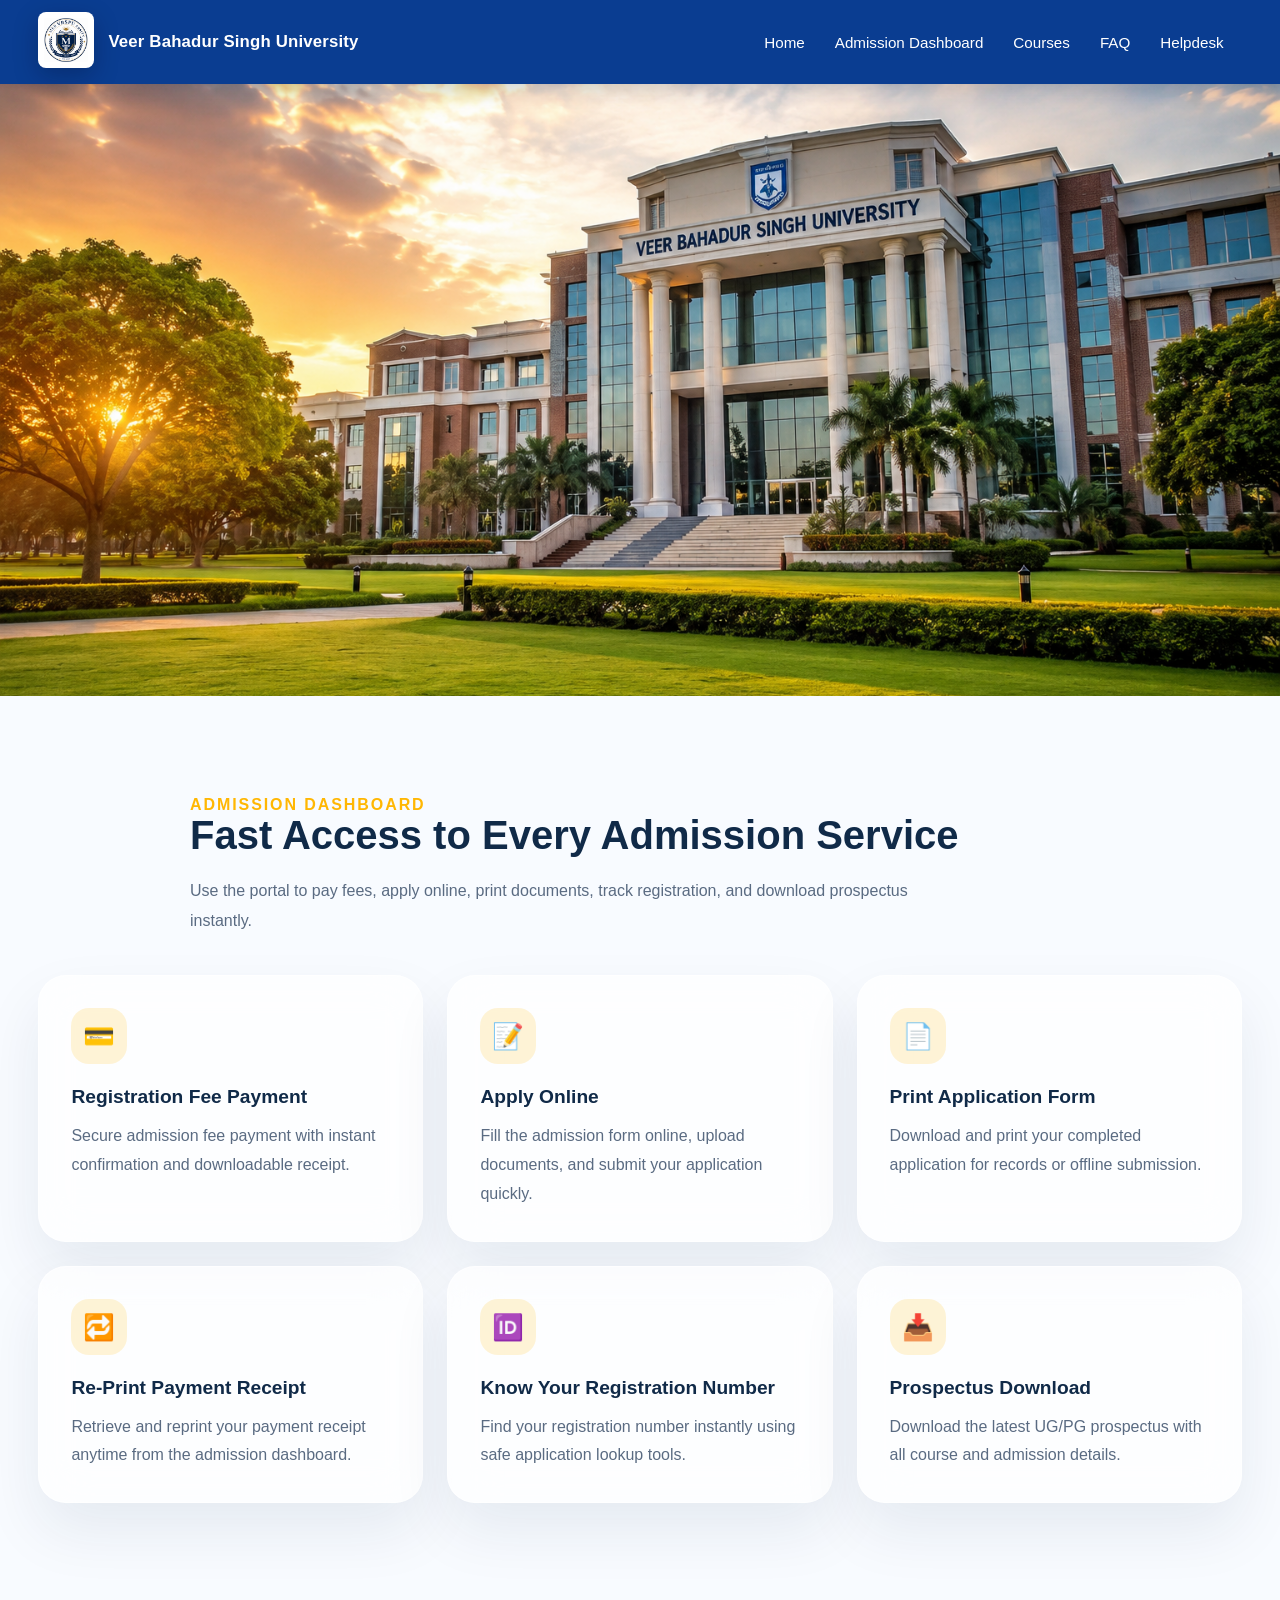
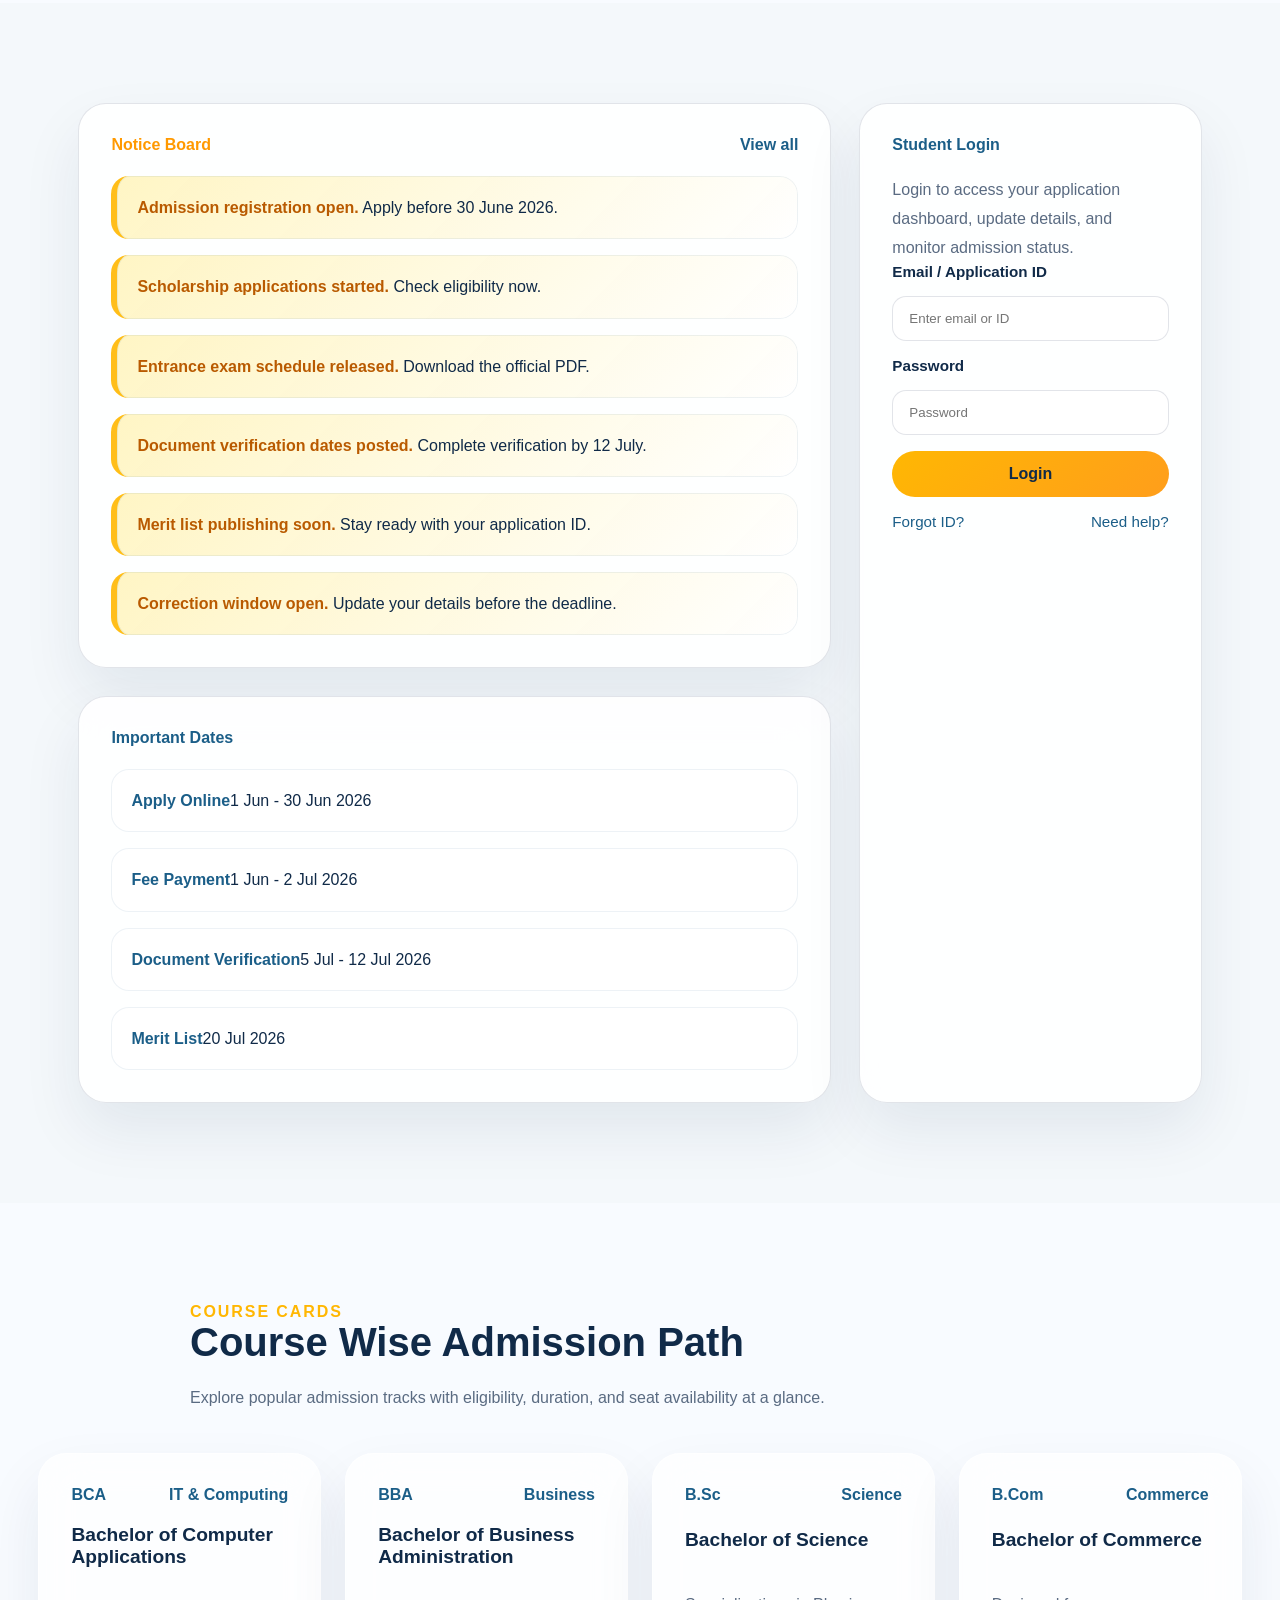
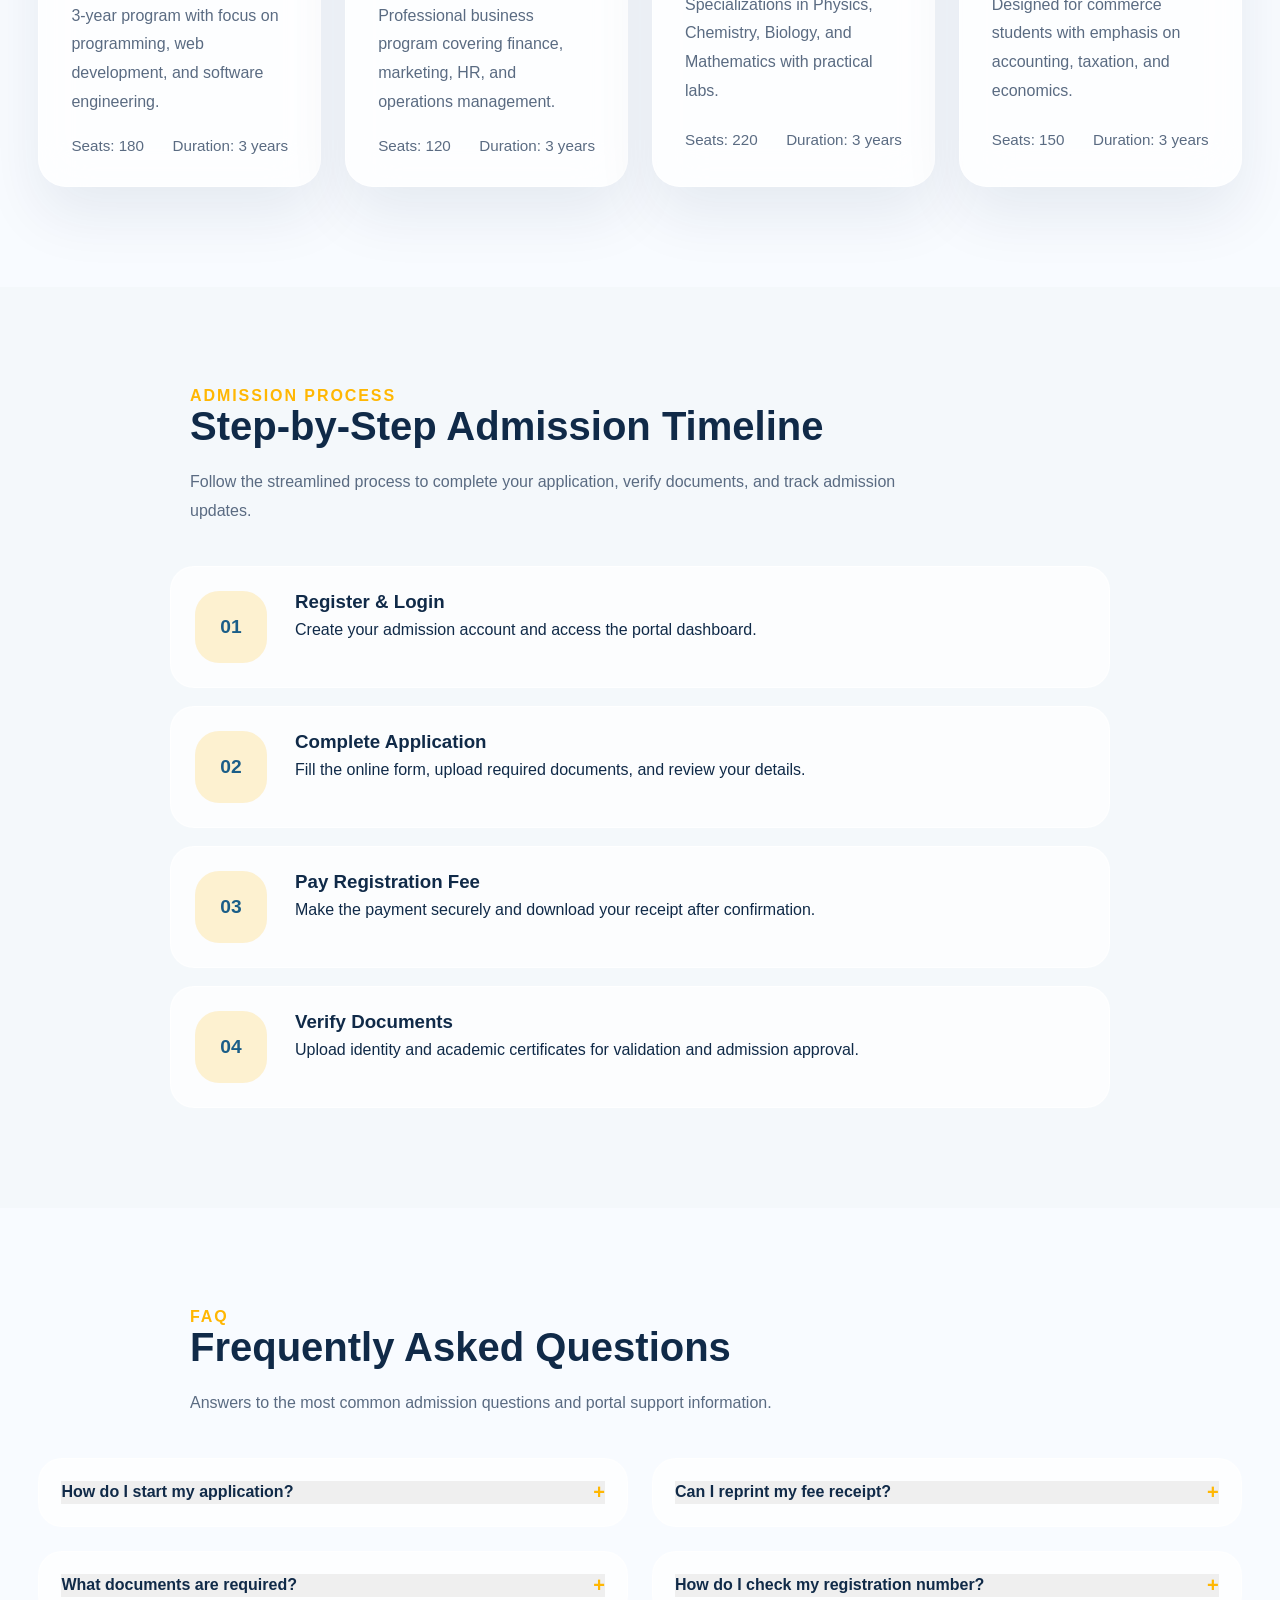
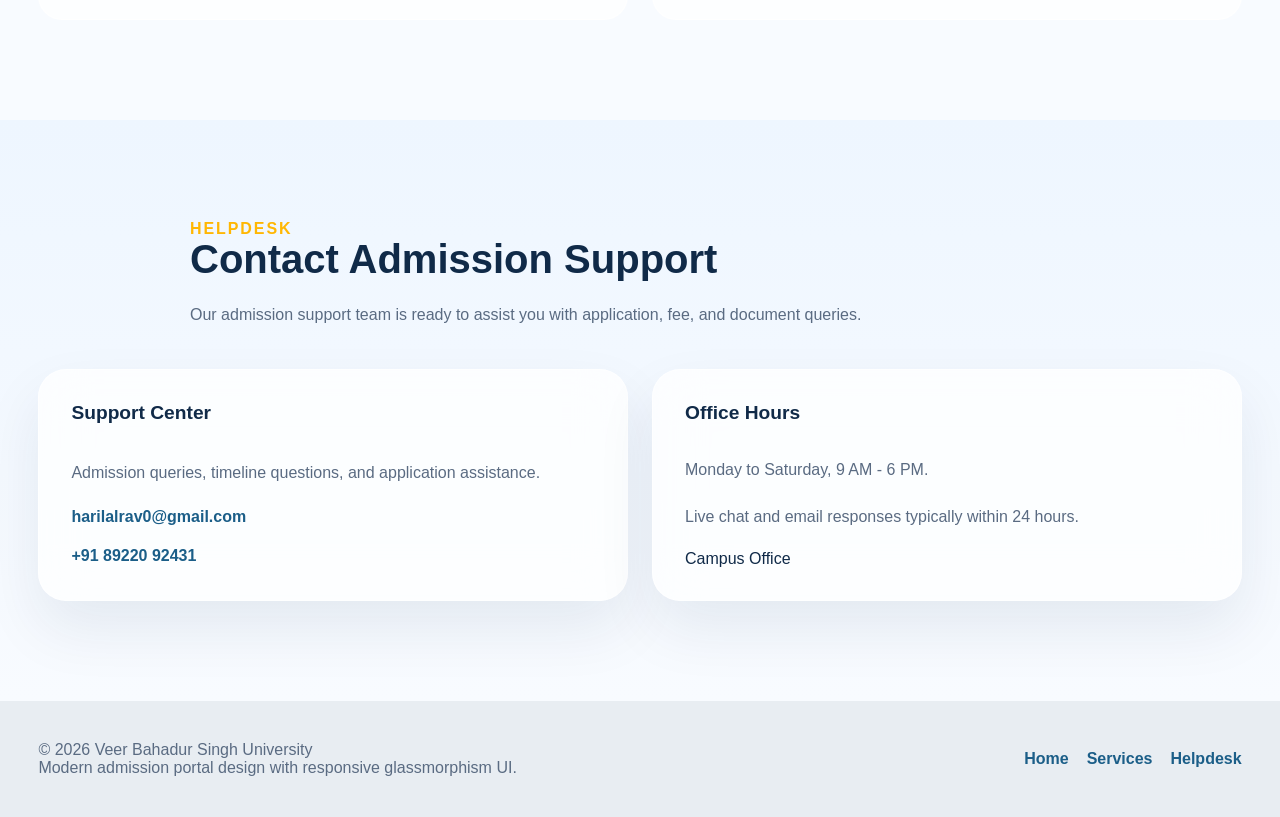
==== index.html @ 4aaf0900 "rename to index" ====
<!DOCTYPE html>
<html lang="en">
<head>
  <meta charset="UTF-8">
  <meta name="viewport" content="width=device-width, initial-scale=1.0">
  <title>VBSPU Admission Portal</title>
  <link rel="stylesheet" href="style.css">
</head>
<body>
  <header class="topbar">
    <div class="header-left">
      <a href="harilal.html" aria-label="Go to home page">
        <img src="LOGO.png" alt="VBSPU New Logo" class="college-logo">
      </a>
      <div class="college-name">Veer Bahadur Singh University</div>
    </div>
    <nav class="main-nav">
      <a href="harilal.html">Home</a>
      <a href="harilal.html#admission-dashboard">Admission Dashboard</a>
      <a href="harilal.html#courses">Courses</a>
      <a href="harilal.html#faq">FAQ</a>
      <a href="harilal.html#helpdesk">Helpdesk</a>
    </nav>
  </header>

  <main>
    <section id="home" class="hero"></section>

    <section id="admission-dashboard" class="section section-light">
      <div class="section-header">
        <div>
          <span class="section-tag">Admission Dashboard</span>
          <h2>Fast Access to Every Admission Service</h2>
        </div>
        <p>Use the portal to pay fees, apply online, print documents, track registration, and download prospectus instantly.</p>
      </div>
      <div class="service-grid">
        <article class="service-card">
          <div class="service-icon">💳</div>
          <h3>Registration Fee Payment</h3>
          <p>Secure admission fee payment with instant confirmation and downloadable receipt.</p>
        </article>
        <article class="service-card">
          <div class="service-icon">📝</div>
          <h3>Apply Online</h3>
          <p>Fill the admission form online, upload documents, and submit your application quickly.</p>
        </article>
        <article class="service-card">
          <div class="service-icon">📄</div>
          <h3>Print Application Form</h3>
          <p>Download and print your completed application for records or offline submission.</p>
        </article>
        <article class="service-card">
          <div class="service-icon">🔁</div>
          <h3>Re-Print Payment Receipt</h3>
          <p>Retrieve and reprint your payment receipt anytime from the admission dashboard.</p>
        </article>
        <article class="service-card">
          <div class="service-icon">🆔</div>
          <h3>Know Your Registration Number</h3>
          <p>Find your registration number instantly using safe application lookup tools.</p>
        </article>
        <article class="service-card">
          <div class="service-icon">📥</div>
          <h3>Prospectus Download</h3>
          <p>Download the latest UG/PG prospectus with all course and admission details.</p>
        </article>
      </div>
    </section>

    <section id="admission-dashboard" class="section dashboard-grid">
      <div class="dashboard-left">
        <div class="glass-card notice-board">
          <div class="card-header">
            <span>Notice Board</span>
            <a href="#helpdesk">View all</a>
          </div>
          <ul>
            <li><strong>Admission registration open.</strong> Apply before 30 June 2026.</li>
            <li><strong>Scholarship applications started.</strong> Check eligibility now.</li>
            <li><strong>Entrance exam schedule released.</strong> Download the official PDF.</li>
            <li><strong>Document verification dates posted.</strong> Complete verification by 12 July.</li>
            <li><strong>Merit list publishing soon.</strong> Stay ready with your application ID.</li>
            <li><strong>Correction window open.</strong> Update your details before the deadline.</li>
          </ul>
        </div>

        <div class="glass-card date-panel">
          <div class="card-header"><span>Important Dates</span></div>
          <div class="date-list">
            <div><strong>Apply Online</strong><span>1 Jun - 30 Jun 2026</span></div>
            <div><strong>Fee Payment</strong><span>1 Jun - 2 Jul 2026</span></div>
            <div><strong>Document Verification</strong><span>5 Jul - 12 Jul 2026</span></div>
            <div><strong>Merit List</strong><span>20 Jul 2026</span></div>
          </div>
        </div>
      </div>
      <aside class="glass-card login-panel">
        <div class="card-header"><span>Student Login</span></div>
        <p>Login to access your application dashboard, update details, and monitor admission status.</p>
        <form class="login-form">
          <label>Email / Application ID</label>
          <input type="text" placeholder="Enter email or ID">
          <label>Password</label>
          <input type="password" placeholder="Password">
          <button class="btn btn-primary" type="button">Login</button>
          <div class="login-meta">
            <a href="#helpdesk">Forgot ID?</a>
            <a href="#helpdesk">Need help?</a>
          </div>
        </form>
      </aside>
    </section>

    <section id="courses" class="section section-light">
      <div class="section-header">
        <div>
          <span class="section-tag">Course Cards</span>
          <h2>Course Wise Admission Path</h2>
        </div>
        <p>Explore popular admission tracks with eligibility, duration, and seat availability at a glance.</p>
      </div>
      <div class="course-grid">
        <article class="course-card">
          <div class="course-top"><span>BCA</span><span>IT & Computing</span></div>
          <h3>Bachelor of Computer Applications</h3>
          <p>3-year program with focus on programming, web development, and software engineering.</p>
          <div class="course-footer"><span>Seats: 180</span><span>Duration: 3 years</span></div>
        </article>
        <article class="course-card">
          <div class="course-top"><span>BBA</span><span>Business</span></div>
          <h3>Bachelor of Business Administration</h3>
          <p>Professional business program covering finance, marketing, HR, and operations management.</p>
          <div class="course-footer"><span>Seats: 120</span><span>Duration: 3 years</span></div>
        </article>
        <article class="course-card">
          <div class="course-top"><span>B.Sc</span><span>Science</span></div>
          <h3>Bachelor of Science</h3>
          <p>Specializations in Physics, Chemistry, Biology, and Mathematics with practical labs.</p>
          <div class="course-footer"><span>Seats: 220</span><span>Duration: 3 years</span></div>
        </article>
        <article class="course-card">
          <div class="course-top"><span>B.Com</span><span>Commerce</span></div>
          <h3>Bachelor of Commerce</h3>
          <p>Designed for commerce students with emphasis on accounting, taxation, and economics.</p>
          <div class="course-footer"><span>Seats: 150</span><span>Duration: 3 years</span></div>
        </article>
      </div>
    </section>

    <section class="section timeline-section">
      <div class="section-header">
        <div>
          <span class="section-tag">Admission Process</span>
          <h2>Step-by-Step Admission Timeline</h2>
        </div>
        <p>Follow the streamlined process to complete your application, verify documents, and track admission updates.</p>
      </div>
      <div class="timeline">
        <div class="timeline-item">
          <span class="timeline-step">01</span>
          <div>
            <h3>Register & Login</h3>
            <p>Create your admission account and access the portal dashboard.</p>
          </div>
        </div>
        <div class="timeline-item">
          <span class="timeline-step">02</span>
          <div>
            <h3>Complete Application</h3>
            <p>Fill the online form, upload required documents, and review your details.</p>
          </div>
        </div>
        <div class="timeline-item">
          <span class="timeline-step">03</span>
          <div>
            <h3>Pay Registration Fee</h3>
            <p>Make the payment securely and download your receipt after confirmation.</p>
          </div>
        </div>
        <div class="timeline-item">
          <span class="timeline-step">04</span>
          <div>
            <h3>Verify Documents</h3>
            <p>Upload identity and academic certificates for validation and admission approval.</p>
          </div>
        </div>
      </div>
    </section>

    <section id="faq" class="section section-light faq-section">
      <div class="section-header">
        <div>
          <span class="section-tag">FAQ</span>
          <h2>Frequently Asked Questions</h2>
        </div>
        <p>Answers to the most common admission questions and portal support information.</p>
      </div>
      <div class="faq-grid">
        <article class="faq-item">
          <button type="button">How do I start my application?</button>
          <div class="faq-answer">Click the Apply Online service and complete the admission form with your details and documents.</div>
        </article>
        <article class="faq-item">
          <button type="button">Can I reprint my fee receipt?</button>
          <div class="faq-answer">Yes. Use the Re-Print Payment Receipt card to download your receipt anytime.</div>
        </article>
        <article class="faq-item">
          <button type="button">What documents are required?</button>
          <div class="faq-answer">You need mark sheets, identity proof, passport photo, and any reservation certificates if applicable.</div>
        </article>
        <article class="faq-item">
          <button type="button">How do I check my registration number?</button>
          <div class="faq-answer">Use the Know Your Registration Number tool on the dashboard with your application details.</div>
        </article>
      </div>
    </section>

    <section id="helpdesk" class="section contact-section">
      <div class="section-header">
        <div>
          <span class="section-tag">Helpdesk</span>
          <h2>Contact Admission Support</h2>
        </div>
        <p>Our admission support team is ready to assist you with application, fee, and document queries.</p>
      </div>
      <div class="contact-grid">
        <article class="contact-card">
          <h3>Support Center</h3>
          <p>Admission queries, timeline questions, and application assistance.</p>
          <a href="mailto:harilalrav0@gmail.com">harilalrav0@gmail.com</a>
          <a href="tel:+918922092431">+91 89220 92431</a>
        </article>
        <article class="contact-card">
          <h3>Office Hours</h3>
          <p>Monday to Saturday, 9 AM - 6 PM.</p>
          <p>Live chat and email responses typically within 24 hours.</p>
          <span>Campus Office</span>
        </article>
      </div>
    </section>
  </main>

  <footer class="site-footer">
    <div>
      <p>© 2026 Veer Bahadur Singh University</p>
      <p>Modern admission portal design with responsive glassmorphism UI.</p>
    </div>
    <div class="footer-links">
      <a href="#home">Home</a>
      <a href="#services">Services</a>
      <a href="#helpdesk">Helpdesk</a>
    </div>
  </footer>

  <script>
    document.addEventListener('DOMContentLoaded', function () {
      const counters = document.querySelectorAll('.counter');
      counters.forEach(counter => {
        const target = +counter.dataset.target;
        let current = 0;
        const step = Math.max(1, Math.round(target / 120));
        const update = () => {
          current += step;
          if (current >= target) {
            counter.textContent = target.toLocaleString();
          } else {
            counter.textContent = current.toLocaleString();
            requestAnimationFrame(update);
          }
        };
        update();
      });

      const faqButtons = document.querySelectorAll('.faq-item button');
      faqButtons.forEach(button => {
        button.addEventListener('click', () => {
          const item = button.closest('.faq-item');
          item.classList.toggle('open');
        });
      });

      // Highlight nav tabs and set active class based on hash or page
      const navLinks = document.querySelectorAll('.main-nav a');
      function updateNavActive() {
        const hash = location.hash || '#home';
        const page = location.pathname.split('/').pop() || 'harilal.html';
        navLinks.forEach(a => {
          const href = a.getAttribute('href') || '';
          const isHashMatch = href === hash;
          const isPageMatch = href === page || href === ('./' + page) || href === ('/' + page);
          a.classList.toggle('active', isHashMatch || isPageMatch);
        });
      }
      navLinks.forEach(a => {
        a.addEventListener('click', () => {
          setTimeout(updateNavActive, 40);
        });
      });
      window.addEventListener('hashchange', updateNavActive);
      updateNavActive();
    });
  </script>
</body>
</html>
---- style.css ----
* {
  margin: 0;
  padding: 0;
  box-sizing: border-box;
  font-family: "Inter", "Segoe UI", Tahoma, Geneva, Verdana, sans-serif;
}

:root {
  --bg: #e7eef7;
  --surface: rgba(255,255,255,0.72);
  --surface-strong: rgba(255,255,255,0.92);
  --text: #102a48;
  --muted: #5a6b82;
  --primary: #1b5e88;
  --accent: #ffb703;
}

html {
  scroll-behavior: smooth;
}

body {
  min-height: 100vh;
  background: radial-gradient(circle at top left, rgba(255,183,3,0.16), transparent 28%),
              radial-gradient(circle at top right, rgba(27,94,136,0.14), transparent 24%),
              #f4f8fb;
  color: var(--text);
}

a {
  color: inherit;
  text-decoration: none;
}

button {
  border: none;
  font: inherit;
}

.topbar {
  position: sticky;
  top: 0;
  z-index: 1000;
  display: flex;
  align-items: center;
  justify-content: space-between;
  padding: 12px clamp(16px, 3vw, 48px);
  background: #0A3D91; /* Dark Blue per spec */
  color: #ffffff;
  box-shadow: 0 6px 18px rgba(10,28,64,0.18);
}


.header-left {
  display: flex;
  align-items: center;
  gap: 14px;
}

.college-logo {
  width: 56px;
  height: 56px;
  object-fit: contain;
  border-radius: 8px;
  box-shadow: 0 8px 24px rgba(4,12,36,0.28);
  background: #fff;
  padding: 6px;
}

.college-name {
  font-size: 1.05rem;
  font-weight: 800;
  color: #ffffff;
  letter-spacing: 0.01em;
}

.main-nav {
  display: flex;
  gap: 18px;
  flex-wrap: wrap;
  align-items: center;
  margin: 0 12px;
}

.main-nav a {
  color: #ffffff; /* white navigation */
  font-size: 0.95rem;
  padding: 8px 6px;
  transition: color 0.22s ease, transform 0.18s ease;
  position: relative;
  overflow: hidden;
  z-index: 0;
  border-radius: 6px;
}

.main-nav a::after {
  content: "";
  position: absolute;
  left: 0;
  right: 0;
  top: 0;
  bottom: 0;
  background: linear-gradient(180deg, var(--accent) 0%, #ffb703 100%);
  transform: scaleY(0);
  transform-origin: bottom;
  transition: transform 260ms cubic-bezier(.2,.9,.3,1);
  z-index: -1;
}

.main-nav a:hover::after,
.main-nav a:focus::after,
.main-nav a.active::after {
  transform: scaleY(1);
}

.main-nav a:hover,
.main-nav a:focus,
.main-nav a.active {
  color: #102a48;
  transform: translateY(-2px);
}

.main-nav a:focus-visible {
  outline: 2px solid rgba(255,183,3,0.25);
  outline-offset: 4px;
}

.nav-button { display: none; }

main {
  overflow: hidden;
}

.hero {
  /* Responsive cropped hero like common university sites */
  height: clamp(420px, 68vh, 820px); /* flexible viewport-based height */
  max-height: 90vh;
  display: block;
  padding: 0;
  background-image: url('university-image.png');
  background-size: cover; /* crop to fill both width & height */
  background-position: center center; /* keep subject centered */
  background-repeat: no-repeat;
  background-attachment: scroll;
  color: #ffffff;
  position: relative;
  overflow: hidden; /* ensures any overflow is clipped */
}

.hero-overlay {
  min-height: 92vh;
  display: flex;
  align-items: center;
  justify-content: center;
  padding: 28px 20px;
  background: linear-gradient(180deg, rgba(0,0,0,0.28), rgba(0,0,0,0.12));
}

.hero-title {
  color: #ffffff;
  font-size: clamp(2.8rem, 6vw, 5rem);
  font-weight: 900;
  text-align: center;
  letter-spacing: -0.02em;
  text-shadow: 0 10px 30px rgba(3,9,30,0.6);
}

/* hide previous hero inner blocks if present */
.hero-panel,
.hero-actions,
.hero-notes,
.hero-stats {
  display: none !important;
}

.eyebrow {
  display: inline-flex;
  align-items: center;
  gap: 10px;
  background: rgba(255,255,255,0.12);
  color: #ffebc0;
  padding: 10px 16px;
  border-radius: 999px;
  font-size: 0.9rem;
  margin-bottom: 24px;
  backdrop-filter: blur(12px);
}

.hero h1 {
  font-size: clamp(3rem, 4.5vw, 4.8rem);
  line-height: 1.02;
  margin-bottom: 24px;
  letter-spacing: -0.04em;
}

.hero p {
  max-width: 680px;
  font-size: 1.05rem;
  line-height: 1.8;
  margin-bottom: 32px;
  color: rgba(255,255,255,0.88);
}

.hero-actions {
  display: flex;
  gap: 16px;
  flex-wrap: wrap;
  margin-bottom: 32px;
}

.btn {
  display: inline-flex;
  align-items: center;
  justify-content: center;
  border-radius: 999px;
  font-weight: 700;
  transition: transform 0.25s ease, box-shadow 0.25s ease;
}

.btn-primary {
  background: linear-gradient(135deg, #ffb703 0%, #ff9e1b 100%);
  color: #102a48;
  padding: 14px 28px;
}

.btn-secondary {
  background: rgba(255,255,255,0.18);
  color: #fff;
  padding: 14px 28px;
  border: 1px solid rgba(255,255,255,0.22);
  backdrop-filter: blur(18px);
}

.btn:hover {
  transform: translateY(-2px);
}

.hero-notes {
  display: grid;
  gap: 16px;
}

.hero-notes div {
  display: grid;
  gap: 8px;
  padding: 18px 20px;
  background: rgba(255,255,255,0.1);
  border: 1px solid rgba(255,255,255,0.12);
  border-radius: 18px;
}

.hero-notes strong {
  display: block;
  font-size: 0.98rem;
  color: #fff;
}

.hero-stats {
  display: grid;
  gap: 20px;
}

.stat-card {
  background: rgba(255,255,255,0.15);
  border: 1px solid rgba(255,255,255,0.16);
  min-height: 140px;
  border-radius: 28px;
  padding: 24px;
  display: grid;
  gap: 10px;
  color: #fff;
  backdrop-filter: blur(18px);
}

.stat-value {
  font-size: 2.8rem;
  font-weight: 800;
}

.stat-label {
  color: rgba(255,255,255,0.9);
}

.section {
  padding: 100px clamp(20px, 3vw, 60px);
}

.section-light {
  background: #f8fbff;
}

.section-header {
  max-width: 900px;
  margin: 0 auto 40px;
  display: grid;
  gap: 20px;
}

.section-tag {
  display: inline-flex;
  align-items: center;
  gap: 10px;
  color: var(--accent);
  font-weight: 700;
  text-transform: uppercase;
  letter-spacing: 0.12em;
}

.section-header h2 {
  font-size: clamp(2.5rem, 3vw, 3.4rem);
  line-height: 1.05;
}

.section-header p {
  max-width: 740px;
  color: var(--muted);
  line-height: 1.85;
}

.service-grid,
.course-grid,
.faq-grid,
.contact-grid {
  display: grid;
  gap: 24px;
}

.service-grid {
  grid-template-columns: repeat(3, minmax(0, 1fr));
}

.service-card,
.course-card,
.glass-card,
.contact-card {
  background: var(--surface);
  border: 1px solid rgba(255,255,255,0.6);
  border-radius: 28px;
  padding: 32px;
  box-shadow: 0 28px 60px rgba(16,42,72,0.08);
  backdrop-filter: blur(24px);
}

.service-card:hover,
.course-card:hover,
.contact-card:hover {
  transform: translateY(-6px);
  box-shadow: 0 34px 72px rgba(16,42,72,0.12);
}

.service-icon {
  width: 56px;
  height: 56px;
  display: grid;
  place-items: center;
  border-radius: 18px;
  background: rgba(255,183,3,0.16);
  font-size: 1.6rem;
  margin-bottom: 22px;
}

.service-card h3,
.course-card h3,
.contact-card h3 {
  font-size: 1.2rem;
  margin-bottom: 14px;
}

.service-card p,
.course-card p,
.contact-card p {
  color: var(--muted);
  line-height: 1.8;
}

.dashboard-grid {
  display: grid;
  grid-template-columns: 2.2fr 1fr;
  gap: 28px;
  max-width: 1200px;
  margin: 0 auto;
}

.dashboard-left {
  display: grid;
  gap: 28px;
}

.glass-card {
  background: rgba(255,255,255,0.9);
  border: 1px solid rgba(17,38,74,0.12);
}

.card-header {
  display: flex;
  align-items: center;
  justify-content: space-between;
  gap: 16px;
  margin-bottom: 22px;
}

.card-header span {
  font-weight: 700;
  color: var(--primary);
}

.card-header a {
  color: var(--primary);
  font-weight: 600;
}

.notice-board ul,
.date-list {
  display: grid;
  gap: 16px;
}

.notice-board li,
.date-list div {
  list-style: none;
  padding: 18px 20px;
  background: rgba(255,255,255,0.92);
  border-radius: 18px;
  color: var(--text);
  line-height: 1.7;
  box-shadow: inset 0 0 0 1px rgba(27,94,136,0.08);
}

.notice-board li {
  border-left: 6px solid rgba(255,183,3,0.9);
  background: linear-gradient(135deg, rgba(255,244,190,0.9) 0%, rgba(255,255,255,0.92) 100%);
}

.notice-board li strong {
  color: #b95a00;
}

.notice-board .card-header span {
  color: #ff9900;
}

.date-list strong {
  color: var(--primary);
}

.login-panel p {
  color: var(--muted);
  line-height: 1.8;
}

.login-form {
  display: grid;
  gap: 16px;
}

.login-form label {
  font-size: 0.95rem;
  color: var(--text);
  font-weight: 600;
}

.login-form input {
  width: 100%;
  padding: 14px 16px;
  border-radius: 14px;
  border: 1px solid rgba(17,38,74,0.12);
  background: #fff;
}

.login-form .btn-primary {
  width: 100%;
  justify-content: center;
}

.login-meta {
  display: flex;
  justify-content: space-between;
  gap: 12px;
  flex-wrap: wrap;
}

.login-meta a {
  color: var(--primary);
  font-size: 0.95rem;
}

.course-grid {
  grid-template-columns: repeat(4, minmax(0, 1fr));
}

.course-card {
  display: grid;
  gap: 20px;
}

.course-top {
  display: flex;
  justify-content: space-between;
  gap: 14px;
  font-weight: 700;
  color: var(--primary);
}

.course-footer {
  display: flex;
  justify-content: space-between;
  gap: 12px;
  font-size: 0.95rem;
  color: var(--muted);
}

.timeline-section .timeline {
  display: grid;
  gap: 18px;
  max-width: 940px;
  margin: 0 auto;
}

.timeline-item {
  display: grid;
  grid-template-columns: 80px 1fr;
  gap: 20px;
  align-items: start;
  padding: 24px;
  border-radius: 24px;
  background: var(--surface);
  border: 1px solid rgba(255,255,255,0.72);
}

.timeline-step {
  display: grid;
  place-items: center;
  width: 72px;
  height: 72px;
  border-radius: 24px;
  background: rgba(255,183,3,0.18);
  color: var(--primary);
  font-weight: 800;
  font-size: 1.2rem;
}

.timeline-item h3 {
  margin-bottom: 8px;
}

.faq-grid {
  grid-template-columns: repeat(2, minmax(0, 1fr));
}

.faq-item {
  background: var(--surface);
  border-radius: 24px;
  padding: 22px;
  border: 1px solid rgba(255,255,255,0.7);
}

.faq-item button {
  width: 100%;
  display: flex;
  justify-content: space-between;
  align-items: center;
  padding: 0;
  color: var(--text);
  font-size: 1rem;
  font-weight: 700;
  cursor: pointer;
}

.faq-item button::after {
  content: '+';
  font-size: 1.25rem;
  color: var(--accent);
  transition: transform 0.25s ease;
}

.faq-item.open button::after {
  transform: rotate(45deg);
}

.faq-answer {
  max-height: 0;
  overflow: hidden;
  transition: max-height 0.35s ease, padding 0.35s ease;
  color: var(--muted);
  line-height: 1.8;
  padding-top: 0;
}

.faq-item.open .faq-answer {
  max-height: 280px;
  padding-top: 18px;
}

.contact-section {
  background: linear-gradient(180deg, #eef6ff 0%, #f8fbff 100%);
}

.contact-grid {
  grid-template-columns: repeat(2, minmax(0, 1fr));
}

.contact-card {
  display: grid;
  gap: 18px;
}

.contact-card a {
  color: var(--primary);
  font-weight: 700;
}

.site-footer {
  padding: 40px clamp(20px, 3vw, 60px);
  display: flex;
  justify-content: space-between;
  align-items: center;
  gap: 20px;
  background: rgba(17,38,74,0.05);
  color: var(--muted);
}

.footer-links {
  display: flex;
  gap: 18px;
  flex-wrap: wrap;
}

.footer-links a {
  color: var(--primary);
  font-weight: 600;
}

@media (max-width: 1180px) {
  .hero {
    height: clamp(360px, 56vh, 620px);
  }

  .hero-stats {
    grid-template-columns: repeat(2, 1fr);
  }

  .service-grid,
  .course-grid,
  .faq-grid,
  .contact-grid {
    grid-template-columns: repeat(2, minmax(0, 1fr));
  }

  .dashboard-grid {
    grid-template-columns: 1fr;
  }
}

@media (max-width: 820px) {
  .topbar {
    flex-direction: column;
    align-items: stretch;
    gap: 16px;
  }

  .main-nav {
    justify-content: center;
    margin: 0;
  }

  .hero {
    height: clamp(300px, 44vh, 520px);
    background-position: center top; /* favor top on narrow screens */
  }

  .hero-stats,
  .service-grid,
  .course-grid,
  .faq-grid,
  .contact-grid {
    grid-template-columns: 1fr;
  }

  .section {
    padding: 70px 20px;
  }

  .site-footer {
    flex-direction: column;
    align-items: flex-start;
  }
}

@media (max-width: 560px) {
  .brand-text {
    display: none;
  }

  .hero h1 {
    font-size: 2.8rem;
  }

  .hero p {
    font-size: 1rem;
  }
}
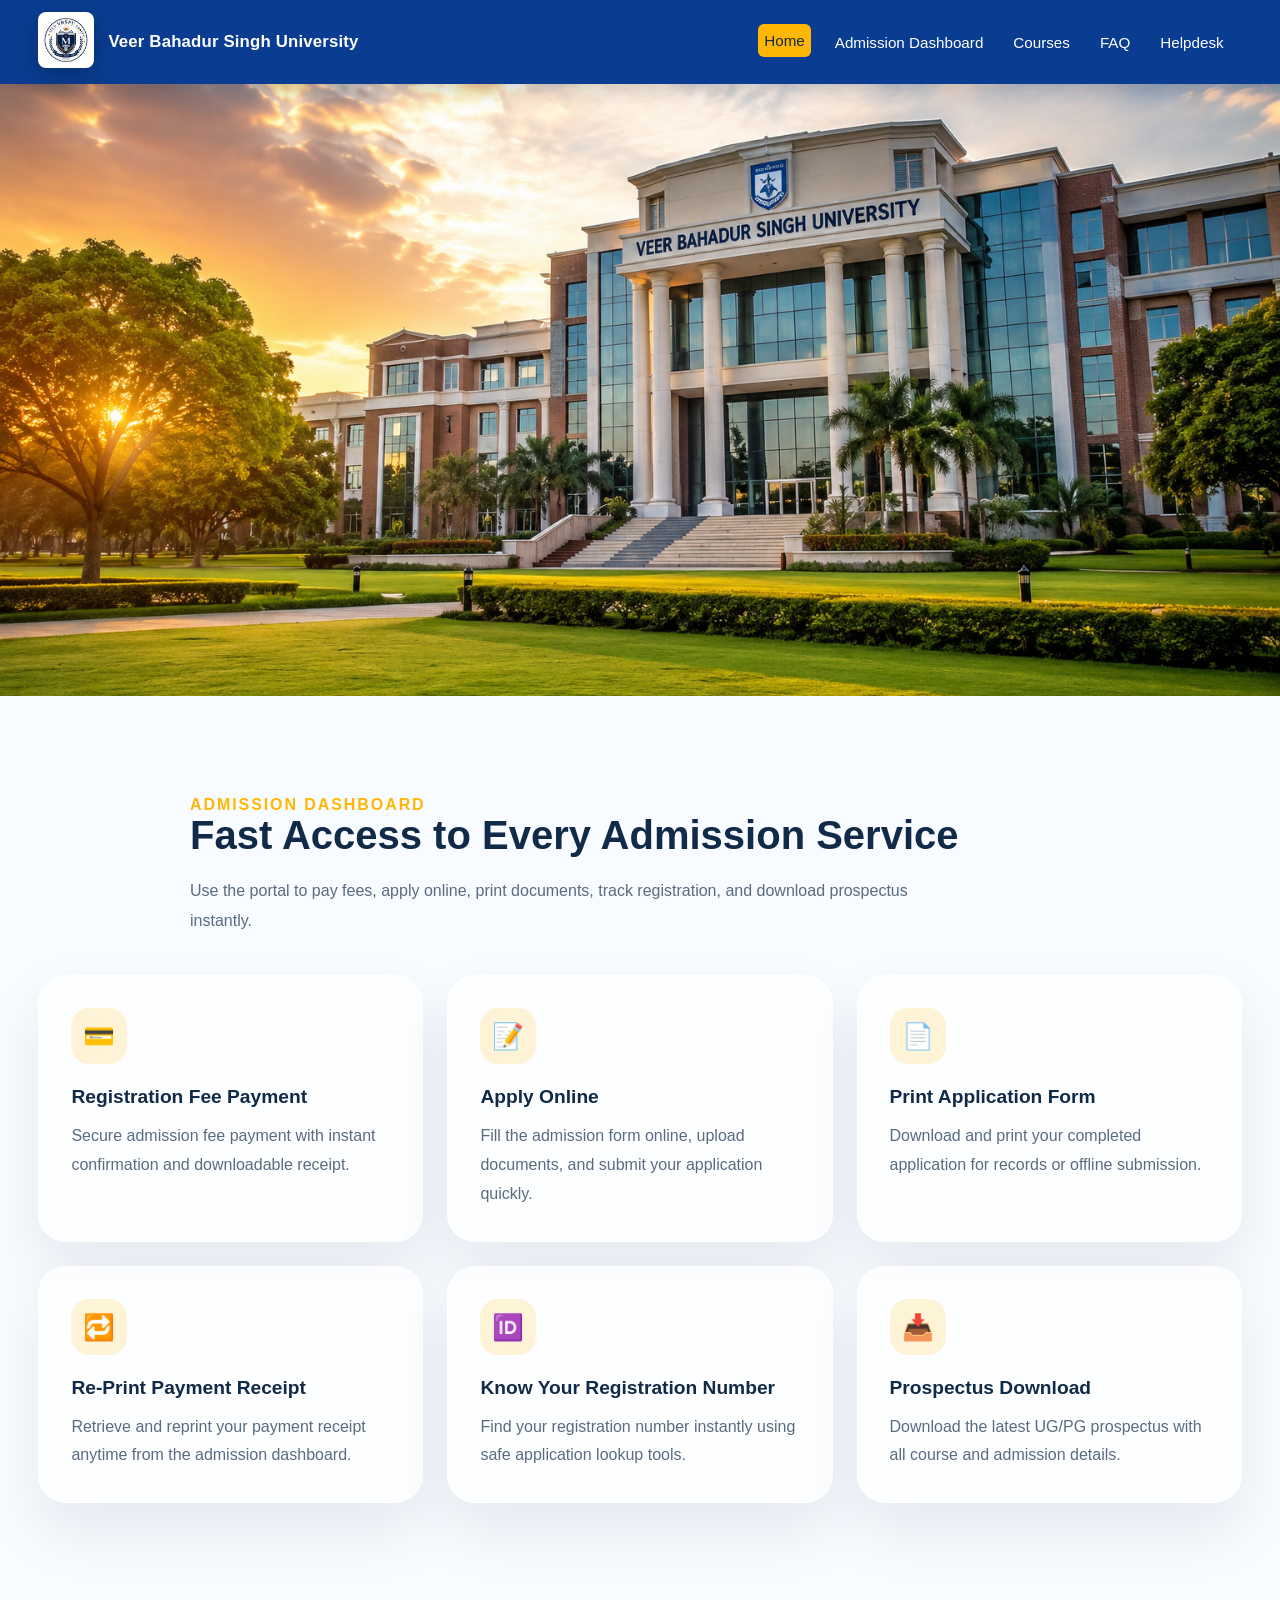
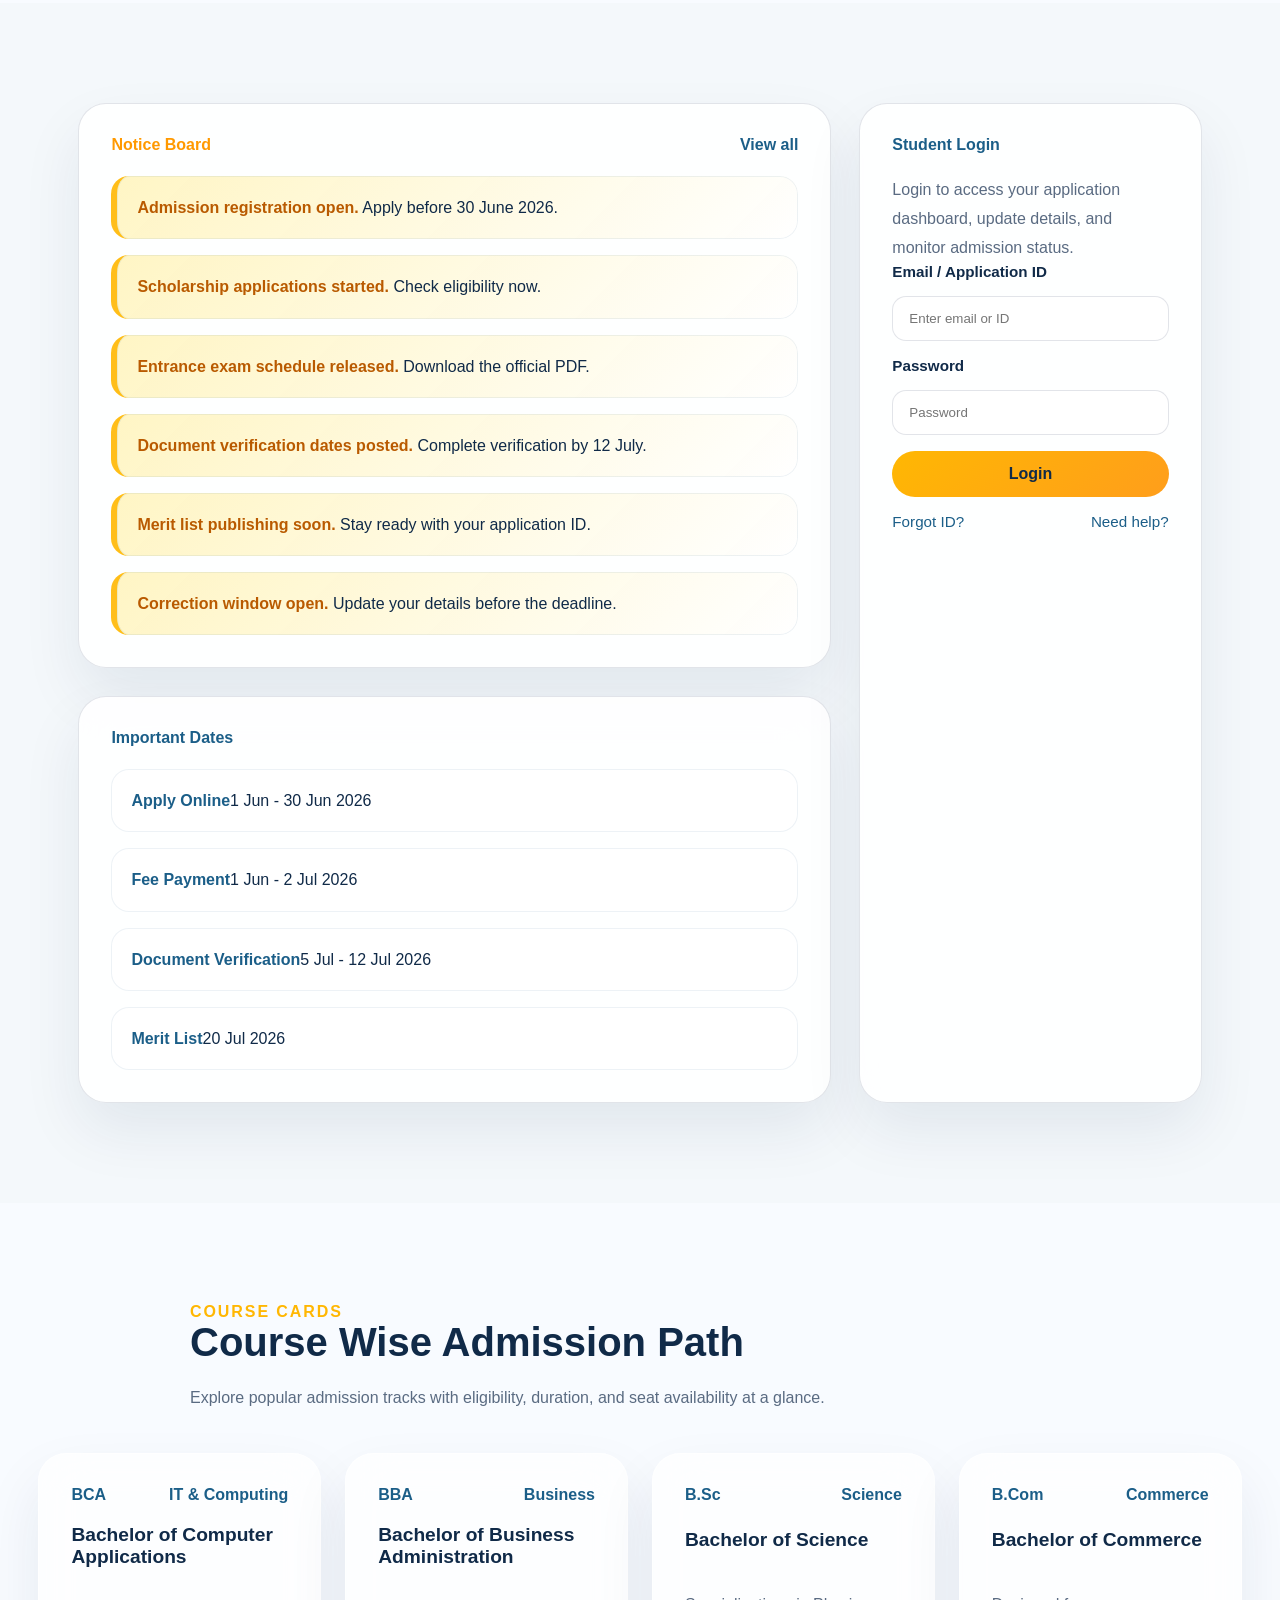
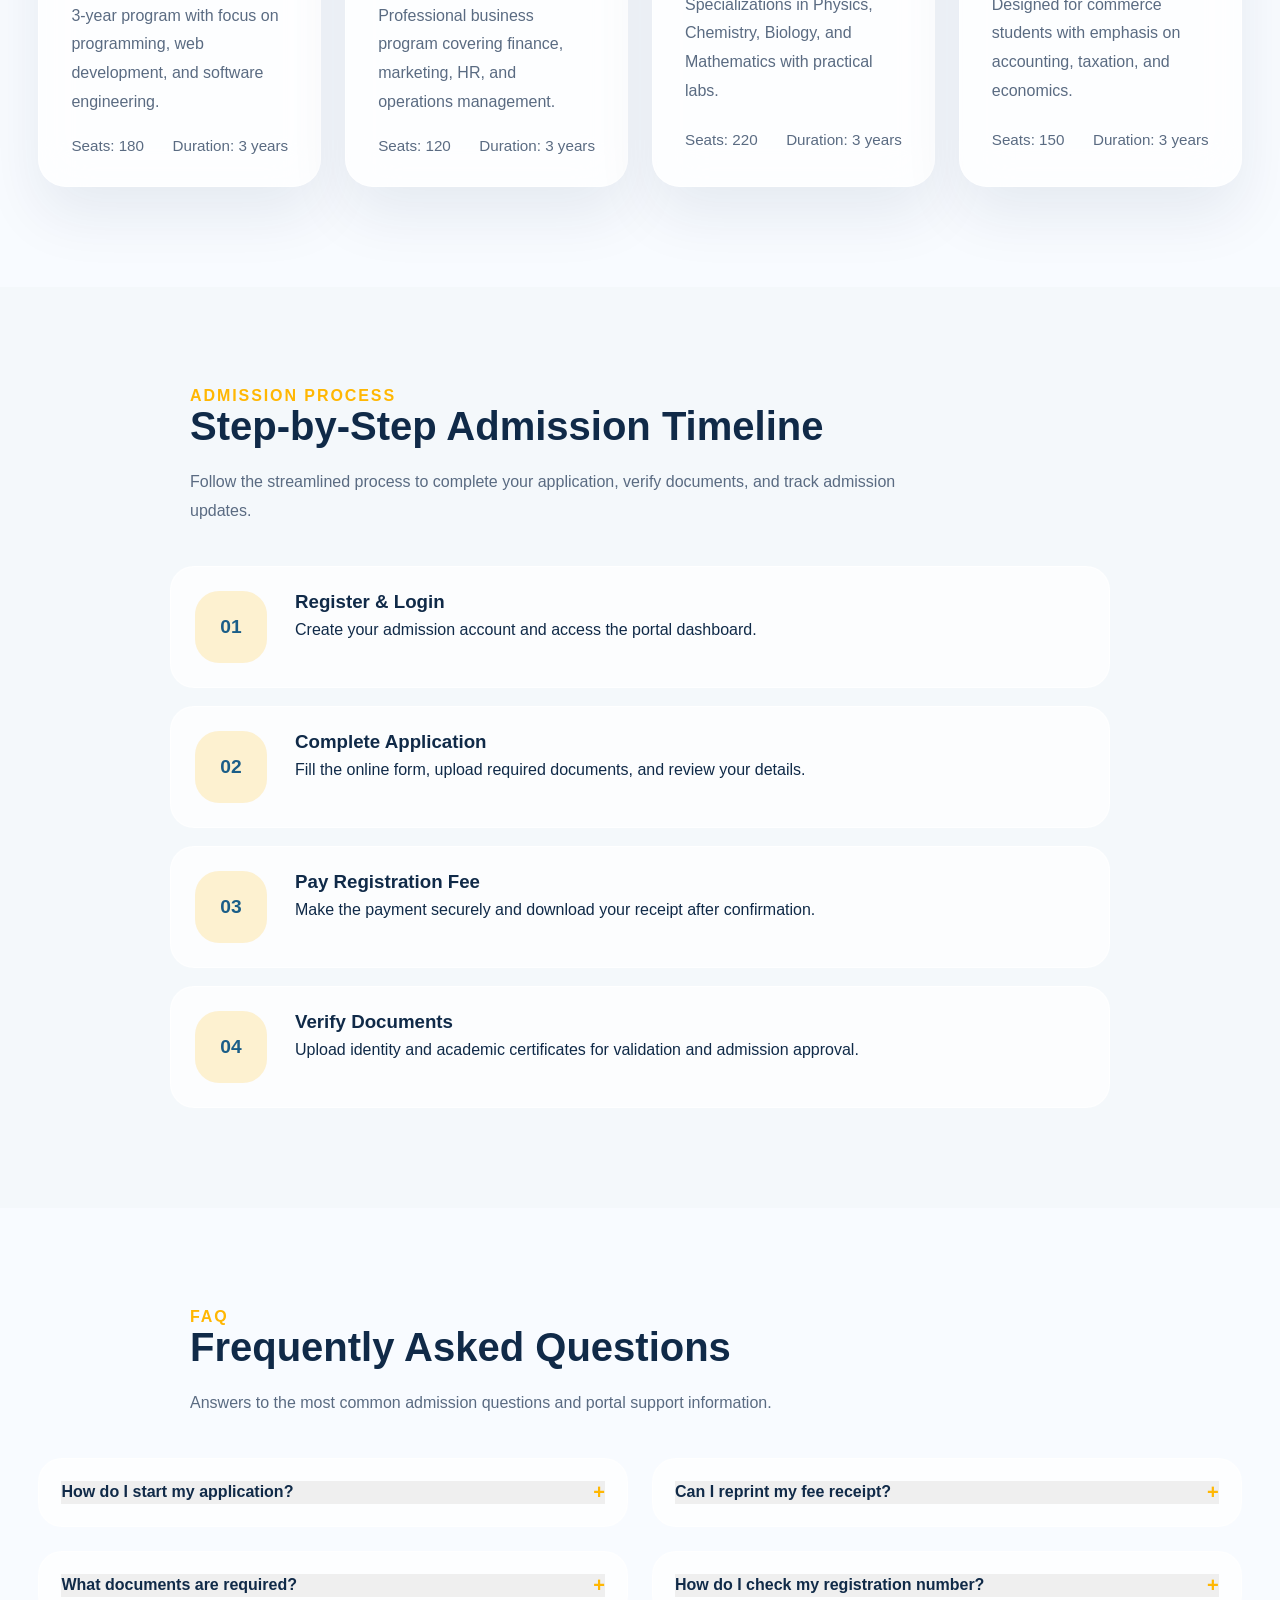
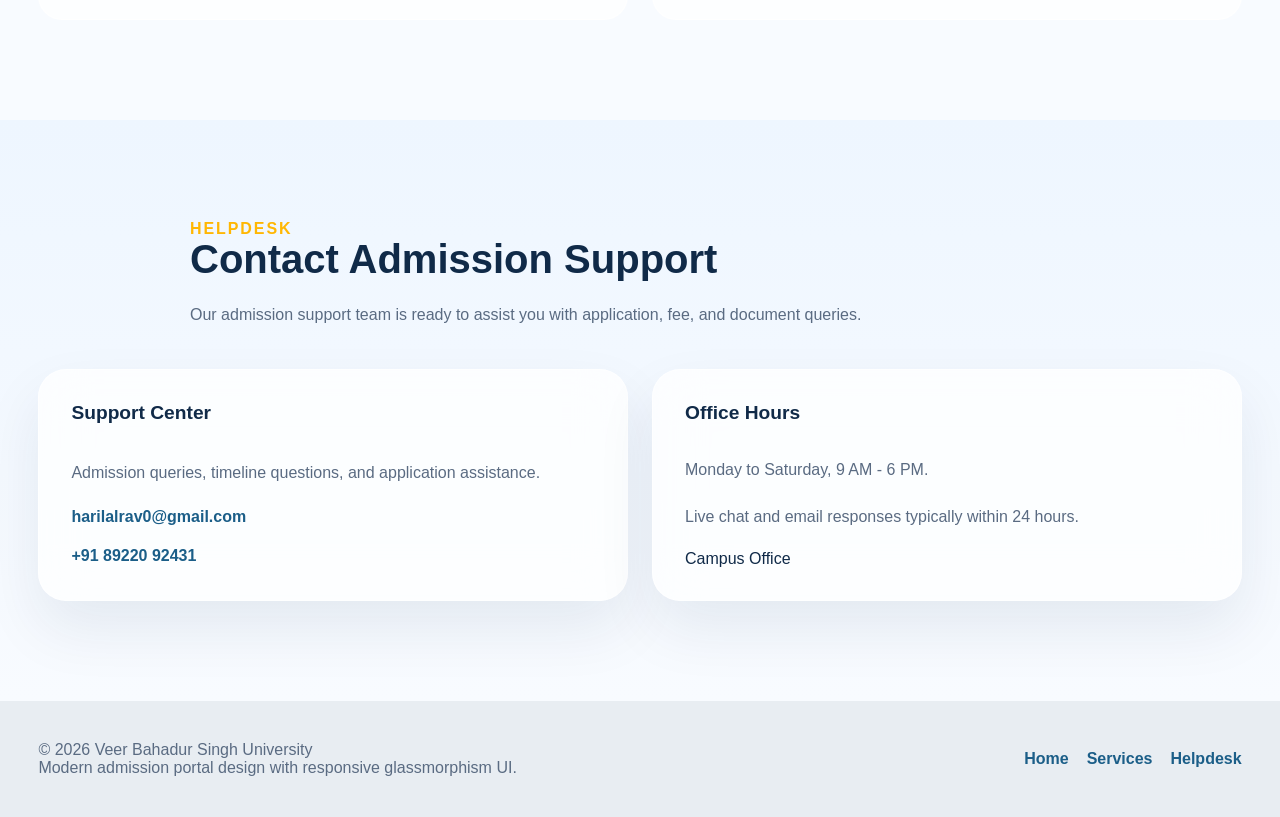
==== commit 79f6780b: "fix index links" ====
--- a/index.html
+++ b/index.html
@@ -9,17 +9,17 @@
 <body>
   <header class="topbar">
     <div class="header-left">
-      <a href="harilal.html" aria-label="Go to home page">
+      <a href="index.html" aria-label="Go to home page">
         <img src="LOGO.png" alt="VBSPU New Logo" class="college-logo">
       </a>
       <div class="college-name">Veer Bahadur Singh University</div>
     </div>
     <nav class="main-nav">
-      <a href="harilal.html">Home</a>
-      <a href="harilal.html#admission-dashboard">Admission Dashboard</a>
-      <a href="harilal.html#courses">Courses</a>
-      <a href="harilal.html#faq">FAQ</a>
-      <a href="harilal.html#helpdesk">Helpdesk</a>
+      <a href="index.html">Home</a>
+      <a href="index.html#admission-dashboard">Admission Dashboard</a>
+      <a href="index.html#courses">Courses</a>
+      <a href="index.html#faq">FAQ</a>
+      <a href="index.html#helpdesk">Helpdesk</a>
     </nav>
   </header>
 
@@ -284,7 +284,7 @@
       const navLinks = document.querySelectorAll('.main-nav a');
       function updateNavActive() {
         const hash = location.hash || '#home';
-        const page = location.pathname.split('/').pop() || 'harilal.html';
+        const page = location.pathname.split('/').pop() || 'index.html';
         navLinks.forEach(a => {
           const href = a.getAttribute('href') || '';
           const isHashMatch = href === hash;
